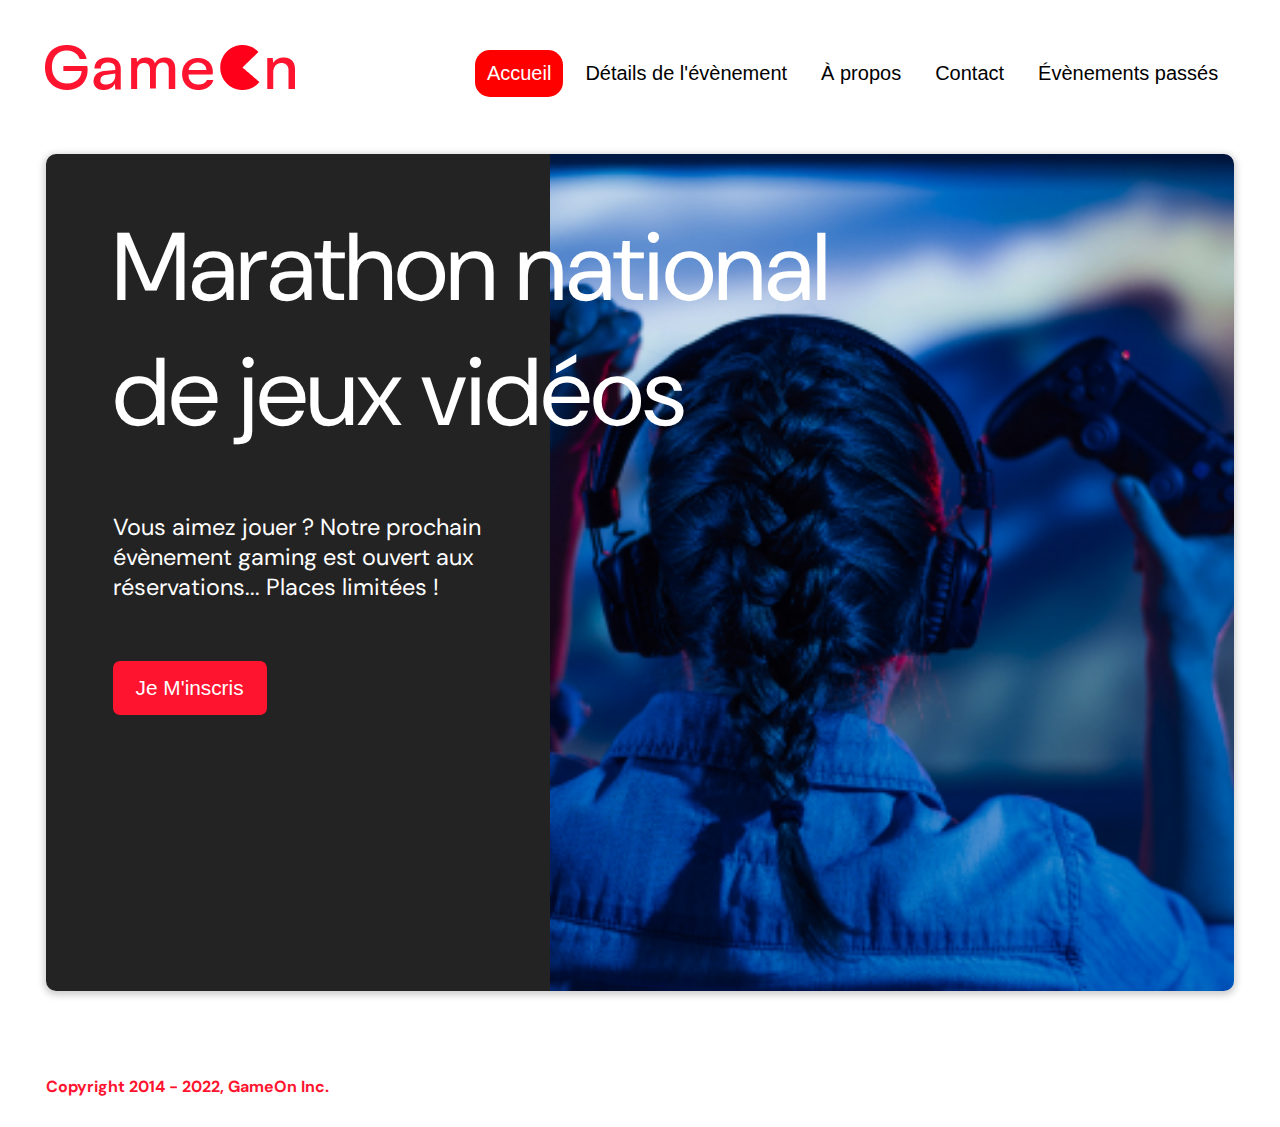
==== index.html @ 2cdb91d9 "Fix gh-pages render" ====
<!DOCTYPE html>
<html lang="fr">
  <head>
    <meta charset="utf-8" />
    <title>Reservation</title>
    <meta name="viewport" content="width=device-width,initial-scale=1" />
    <link rel="stylesheet" href="modal.css" />
    <link
      rel="stylesheet"
      href="https://cdnjs.cloudflare.com/ajax/libs/font-awesome/4.7.0/css/font-awesome.min.css" />
    <link
      href="https://fonts.googleapis.com/css?family=DM+Sans"
      rel="stylesheet" />
  </head>
  <body>
    <!-- NAV -->
    <div class="topnav" id="myTopnav">
      <div class="header-logo">
        <img alt="logo" src="Logo.png" width="auto" height="auto" />
      </div>
      <div class="main-navbar">
        <a href="#" class="active"><span>Accueil</span></a>
        <a href="#"><span>Détails de l'évènement</span></a>
        <a href="#"><span>À propos</span></a>
        <a href="#"><span>Contact</span></a>
        <a href="#"><span>Évènements passés</span></a>
        <a href="javascript:void(0);" class="icon" onclick="editNav()">
          <i class="fa fa-bars"></i>
        </a>
      </div>
    </div>

    <!-- MAIN -->
    <main>
      <div class="hero-section">
        <div class="hero-content">
          <h1 class="hero-headline">
            Marathon national<br />
            de jeux vidéos
          </h1>
          <p class="hero-text">
            Vous aimez jouer ? Notre prochain évènement gaming est ouvert aux
            réservations... Places limitées !
          </p>
          <button class="btn-signup modal-btn">je m'inscris</button>
        </div>
        <div class="hero-img">
          <img src="./bg_img.jpg" alt="img" />
        </div>
        <button class="btn-signup modal-btn">je m'inscris</button>
      </div>

      <div class="bground">
        <div class="content">
          <span class="close"></span>
          <div class="modal-body">
            <form
              name="reserve"
              action="index.html"
              method="get"
              onsubmit="return validate();">
              <div class="formData">
                <label for="first">Prénom</label><br />
                <input
                  class="text-control"
                  type="text"
                  id="first"
                  name="first"
                  minlength="2"
                  required="required" /><br />
              </div>
              <div class="formData">
                <label for="last">Nom</label><br />
                <input
                  class="text-control"
                  type="text"
                  id="last"
                  name="last"
                  minlength="2"
                  required="required" /><br />
              </div>
              <div class="formData">
                <label for="email">E-mail</label><br />
                <input
                  class="text-control"
                  type="email"
                  id="email"
                  name="email"
                  required="required" /><br />
              </div>
              <div class="formData">
                <label for="birthdate">Date de naissance</label><br />
                <input
                  class="text-control"
                  type="date"
                  id="birthdate"
                  name="birthdate"
                  required="required" /><br />
              </div>
              <div class="formData">
                <label for="quantity"
                  >À combien de tournois GameOn avez-vous déjà participé
                  ?</label
                ><br />
                <input
                  type="number"
                  class="text-control"
                  id="quantity"
                  name="quantity"
                  min="0"
                  max="99"
                  required="required" />
              </div>
              <p class="text-label">
                A quel tournoi souhaitez-vous participer cette année ?
              </p>
              <div class="formData">
                <input
                  class="checkbox-input"
                  type="radio"
                  id="location1"
                  name="location"
                  value="New York"
                  required />
                <label class="checkbox-label" for="location1">
                  <span class="checkbox-icon"></span>
                  New York</label
                >
                <input
                  class="checkbox-input"
                  type="radio"
                  id="location2"
                  name="location"
                  value="San Francisco" />
                <label class="checkbox-label" for="location2">
                  <span class="checkbox-icon"></span>
                  San Francisco</label
                >
                <input
                  class="checkbox-input"
                  type="radio"
                  id="location3"
                  name="location"
                  value="Seattle" />
                <label class="checkbox-label" for="location3">
                  <span class="checkbox-icon"></span>
                  Seattle</label
                >
                <input
                  class="checkbox-input"
                  type="radio"
                  id="location4"
                  name="location"
                  value="Chicago" />
                <label class="checkbox-label" for="location4">
                  <span class="checkbox-icon"></span>
                  Chicago</label
                >
                <input
                  class="checkbox-input"
                  type="radio"
                  id="location5"
                  name="location"
                  value="Boston" />
                <label class="checkbox-label" for="location5">
                  <span class="checkbox-icon"></span>
                  Boston</label
                >
                <input
                  class="checkbox-input"
                  type="radio"
                  id="location6"
                  name="location"
                  value="Portland" />
                <label class="checkbox-label" for="location6">
                  <span class="checkbox-icon"></span>
                  Portland</label
                >
              </div>

              <div class="formData">
                <input
                  class="checkbox-input"
                  type="checkbox"
                  required="required"
                  id="checkbox1"
                  checked />
                <label class="checkbox2-label" for="checkbox1" required>
                  <span class="checkbox-icon"></span>
                  J'ai lu et accepté les conditions d'utilisation.
                </label>
                <br />
                <input class="checkbox-input" type="checkbox" id="checkbox2" />
                <label class="checkbox2-label" for="checkbox2">
                  <span class="checkbox-icon"></span>
                  Je souhaite être prévenu des prochains évènements.
                </label>
                <br />
              </div>
              <input
                class="btn-submit"
                type="submit"
                class="button"
                value="C'est parti" />
            </form>
          </div>
        </div>
      </div>
    </main>
    <footer>
      <p class="copyrights">Copyright 2014 - 2022, GameOn Inc.</p>
    </footer>
    <script src="modal.js"></script>
  </body>
</html>
---- modal.css ----
:root {
  --font-default: 'DM Sans', Arial, Helvetica, sans-serif;
  --font-slab: var(--font-default);
  --modal-duration: 0.8s;
}
* {
  box-sizing: border-box;
  margin: 0;
  padding: 0;
}
/* Landing Page */

body {
  margin: 0;
  display: flex;
  flex-direction: column;
  background-image: url('background.png');
  font-family: var(--font-default);
  font-size: 18px;
  max-width: 1300px;
  margin: 0 auto;
}

p {
  margin-bottom: 0;
  padding: 0.5vw;
}

img {
  padding-right: 1rem;
}

.topnav {
  overflow: hidden;
  margin: 3.5%;
}
.header-logo {
  float: left;
}
.main-navbar {
  float: right;
}
.topnav a {
  float: left;
  display: block;
  color: #000000;
  text-align: center;
  padding: 12px 12px;
  margin: 5px;
  text-decoration: none;
  font-size: 20px;
  font-family: Roboto, sans-serif;
}

.topnav a:hover {
  background-color: #ff0000;
  color: #ffffff;
  border-radius: 15px;
}

.topnav a.active {
  background-color: #ff0000;
  color: #ffffff;
  border-radius: 15px;
}

.topnav .icon {
  display: none;
}

@media screen and (max-width: 768px) {
  .topnav a {
    display: none;
  }
  .topnav a.icon {
    float: right;
    display: block;
  }
}

@media screen and (max-width: 768px) {
  .topnav.responsive {
    position: relative;
  }
  .topnav.responsive .icon {
    position: absolute;
    right: 0;
    top: 0;
  }
  .topnav.responsive a {
    float: none;
    display: block;
    text-align: left;
  }
}

@media screen and (max-width: 540px) {
  .topnav a {
    display: none;
  }
  .topnav a.icon {
    float: right;
    display: block;
    margin-top: -15px;
  }
}

main {
  font-size: 130%;
  font-weight: bolder;
  color: black;
  padding-top: 0.5vw;
  padding-left: 2vw;
  padding-right: 2vw;
  margin: 1px 20px 15px;
  border-radius: 2rem;
  text-align: justify;
}

.modal-btn {
  font-size: 145%;
  background: #fe142f;
  display: flex;
  margin: auto;
  padding: 2em;
  color: #fff;
  padding: 0.75rem 2.5rem;
  border-radius: 1rem;
  cursor: pointer;
}

.modal-btn:hover {
  background: #3876ac;
}

.footer {
  margin: 20px;
  padding: 10px;
  font-family: var(--font-slab);
}

/* Modal form */

.button {
  background: #fe142f;
  margin-top: 0.5em;
  padding: 1em;
  color: #fff;
  border-radius: 15px;
  cursor: pointer;
  font-size: 16px;
}

.button:hover {
  background: #3876ac;
}

.smFont {
  font-size: 16px;
}

.bground {
  display: none;
  position: fixed;
  z-index: 1;
  left: 0;
  top: 0;
  height: 100%;
  width: 100%;
  overflow: auto;
  background-color: rgba(26, 39, 156, 0.4);
}

.content {
  margin: 5% auto;
  width: 100%;
  max-width: 500px;
  animation-name: modalopen;
  animation-duration: var(--modal-duration);
  background: #232323;
  border-radius: 10px;
  overflow: hidden;
  position: relative;
  color: #fff;
  padding-top: 10px;
}

.modal-body {
  padding: 15px 8%;
  margin: 15px auto;
}

label {
  font-family: var(--font-default);
  font-size: 17px;
  font-weight: normal;
  display: inline-block;
  margin-bottom: 11px;
}
input {
  padding: 8px;
  border: 0.8px solid #ccc;
  outline: none;
}
.text-control {
  margin: 0;
  padding: 8px;
  width: 100%;
  border-radius: 8px;
  font-size: 20px;
  height: 48px;
}
.formData[data-error]::after {
  content: attr(data-error);
  font-size: 0.4em;
  color: #e54858;
  display: block;
  margin-top: 7px;
  margin-bottom: 7px;
  text-align: right;
  line-height: 0.3;
  opacity: 0;
  transition: 0.3s;
}
.formData[data-error-visible='true']::after {
  opacity: 1;
}
.formData[data-error-visible='true'] .text-control {
  border: 2px solid #e54858;
}
/* 
input[data-error]::after {
    content: attr(data-error);
    font-size: 0.4em;
    color: red;
} */
.checkbox-label,
.checkbox2-label {
  position: relative;
  margin-left: 36px;
  font-size: 12px;
  font-weight: normal;
}
.checkbox-label .checkbox-icon,
.checkbox2-label .checkbox-icon {
  display: block;
  width: 20px;
  height: 20px;
  border: 2px solid #279e7a;
  border-radius: 50%;
  text-indent: 29px;
  white-space: nowrap;
  position: absolute;
  left: -30px;
  top: -1px;
  transition: 0.3s;
}
.checkbox-label .checkbox-icon::after,
.checkbox2-label .checkbox-icon::after {
  content: '';
  width: 13px;
  height: 13px;
  background-color: #279e7a;
  border-radius: 50%;
  text-indent: 29px;
  white-space: nowrap;
  position: absolute;
  left: 50%;
  top: 50%;
  transform: translate(-50%, -50%);
  transition: 0.3s;
  opacity: 0;
}
.checkbox-input {
  display: none;
}
.checkbox-input:checked + .checkbox-label .checkbox-icon::after,
.checkbox-input:checked + .checkbox2-label .checkbox-icon::after {
  opacity: 1;
}
.checkbox-input:checked + .checkbox2-label .checkbox-icon {
  background: #279e7a;
}
.checkbox2-label .checkbox-icon {
  border-radius: 4px;
  border: 0;
  background: #c4c4c4;
}
.checkbox2-label .checkbox-icon::after {
  width: 7px;
  height: 4px;
  border-radius: 2px;
  background: transparent;
  border: 2px solid transparent;
  border-bottom-color: #fff;
  border-left-color: #fff;
  transform: rotate(-55deg);
  left: 21%;
  top: 19%;
}
.close {
  position: absolute;
  right: 15px;
  top: 15px;
  width: 32px;
  height: 32px;
  opacity: 1;
  cursor: pointer;
  transform: scale(0.7);
}
.close:before,
.close:after {
  position: absolute;
  left: 15px;
  content: ' ';
  height: 33px;
  width: 3px;
  background-color: #fff;
}
.close:before {
  transform: rotate(45deg);
}
.close:after {
  transform: rotate(-45deg);
}
.btn-submit,
.btn-signup {
  background: #fe142f;
  display: block;
  margin: 0 auto;
  border-radius: 7px;
  font-size: 1rem;
  padding: 12px 82px;
  color: #fff;
  cursor: pointer;
  border: 0;
}
/* custom select styles */
.custom-select {
  position: relative;
  font-family: Arial;
  font-size: 1.1rem;
  font-weight: normal;
}

.custom-select select {
  display: none;
}
.select-selected {
  background-color: #fff;
}

/* Style the arrow inside the select element: */
.select-selected:after {
  position: absolute;
  content: '';
  top: 10px;
  right: 13px;
  width: 11px;
  height: 11px;
  border: 3px solid transparent;
  border-bottom-color: #f00;
  border-left-color: #f00;
  transform: rotate(-48deg);
  border-radius: 5px 0 5px 0;
}

/* Point the arrow upwards when the select box is open (active): */
.select-selected.select-arrow-active:after {
  transform: rotate(135deg);
  top: 13px;
}

.select-items div,
.select-selected {
  color: #000;
  padding: 11px 16px;
  border: 1px solid transparent;
  border-color: transparent transparent rgba(0, 0, 0, 0.1) transparent;
  cursor: pointer;
  border-radius: 8px;
  height: 48px;
}

/* Style items (options): */
.select-items {
  position: absolute;
  background-color: #fff;
  top: 89%;
  left: 0;
  right: 0;
  z-index: 99;
}

/* Hide the items when the select box is closed: */
.select-hide {
  display: none;
}

.select-items div:hover,
.same-as-selected {
  background-color: rgba(0, 0, 0, 0.1);
}
/* custom select end */
.text-label {
  font-weight: normal;
  font-size: 16px;
}
.hero-section {
  min-height: 93vh;
  border-radius: 10px;
  display: grid;
  grid-template-columns: repeat(12, 1fr);
  overflow: hidden;
  box-shadow: 0 2px 7px 2px rgba(0, 0, 0, 0.2);
  margin-bottom: 10px;
}
.hero-content {
  padding: 51px 67px;
  grid-column: span 4;
  background: #232323;
  color: #fff;
  position: relative;
  text-align: left;
  min-width: 424px;
}
.hero-content::after {
  content: '';
  width: 100%;
  height: 100%;
  background: #232323;
  position: absolute;
  right: -80px;
  top: 0;
}
.hero-content > * {
  position: relative;
  z-index: 1;
}
.hero-headline {
  font-size: 6rem;
  font-weight: normal;
  white-space: nowrap;
}
.hero-text {
  width: 146%;
  font-weight: normal;
  margin-top: 57px;
  padding: 0;
}
.btn-signup {
  outline: none;
  text-transform: capitalize;
  font-size: 1.3rem;
  padding: 15px 23px;
  margin: 0;
  margin-top: 59px;
}
.hero-img {
  grid-column: span 8;
}
.hero-img img {
  width: 100%;
  height: 100%;
  display: block;
  padding: 0;
  object-fit: cover;
}
.copyrights {
  color: #fe142f;
  padding: 0;
  font-size: 1rem;
  margin: 60px 0 30px;
  font-weight: bolder;
}
.hero-section > .btn-signup {
  display: none;
}
footer {
  padding-left: 2vw;
  padding-right: 2vw;
  margin: 0 20px;
}
@media screen and (max-width: 800px) {
  .hero-section {
    display: block;
    box-shadow: unset;
  }
  .hero-content {
    background: #fff;
    color: #000;
    padding: 20px;
  }
  .hero-content::after {
    content: unset;
  }
  .hero-content .btn-signup {
    display: none;
  }
  .hero-headline {
    font-size: 4.5rem;
    white-space: normal;
  }
  .hero-text {
    width: unset;
    font-size: 1.5rem;
  }
  .hero-img img {
    border-radius: 10px;
    margin-top: 40px;
  }
  .hero-section > .btn-signup {
    display: block;
    margin: 32px auto 10px;
    padding: 12px 35px;
  }
  .copyrights {
    margin-top: 50px;
    text-align: center;
  }
}

@keyframes modalopen {
  from {
    opacity: 0;
    transform: translateY(-150px);
  }
  to {
    opacity: 1;
  }
}
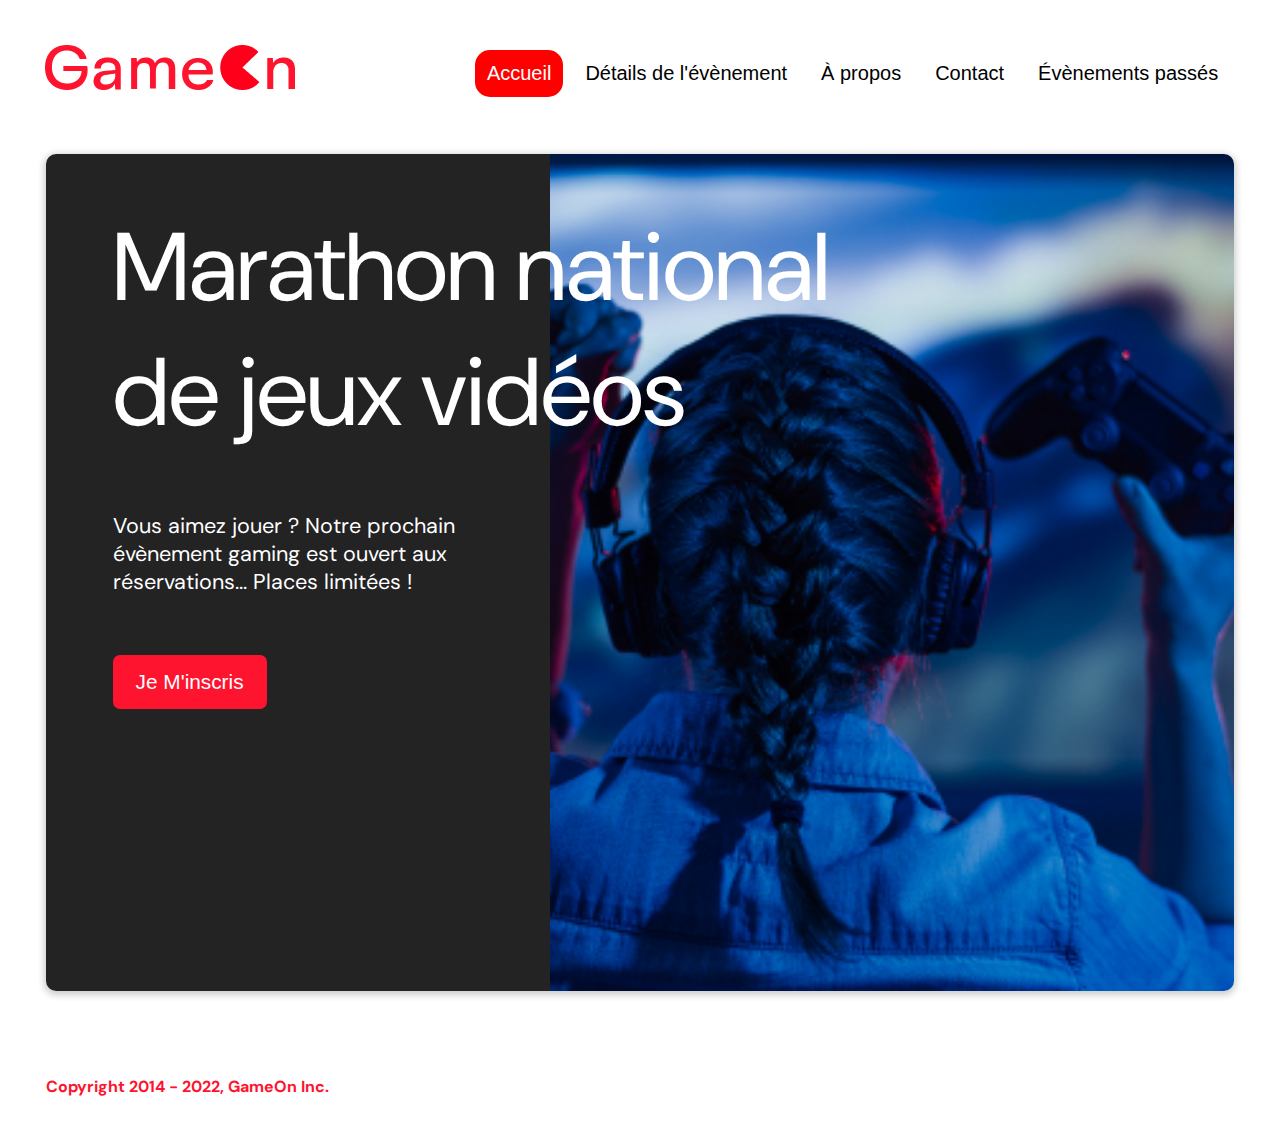
==== commit 188e7cb8: "Refactoring : Code dynamique . intégration switch case et data type" ====
--- a/index.html
+++ b/index.html
@@ -52,52 +52,62 @@
 
       <div class="bground">
         <div class="content">
-          <span class="close"></span>
+          <span class="close-btn"></span>
           <div class="modal-body">
             <form
+              id="form"
               name="reserve"
               action="index.html"
               method="get"
               onsubmit="return validate();">
-              <div class="formData">
+              <div
+                class="formData"
+                data-error="Veuillez entrer 2 caractères ou plus pour le champ du prénom."
+                data-validator="text">
                 <label for="first">Prénom</label><br />
                 <input
                   class="text-control"
                   type="text"
                   id="first"
-                  name="first"
-                  minlength="2"
-                  required="required" /><br />
-              </div>
-              <div class="formData">
+                  name="first" /><br />
+              </div>
+              <div
+                class="formData"
+                data-error="Veuillez entrer 2 caractères ou plus pour le champ du nom."
+                data-validator="text">
                 <label for="last">Nom</label><br />
                 <input
                   class="text-control"
                   type="text"
                   id="last"
-                  name="last"
-                  minlength="2"
-                  required="required" /><br />
-              </div>
-              <div class="formData">
+                  name="last" /><br />
+              </div>
+              <div
+                class="formData"
+                data-error="Veuillez entrer un e-mail valide"
+                data-validator="email">
                 <label for="email">E-mail</label><br />
                 <input
                   class="text-control"
                   type="email"
                   id="email"
-                  name="email"
-                  required="required" /><br />
-              </div>
-              <div class="formData">
+                  name="email" /><br />
+              </div>
+              <div
+                class="formData"
+                data-error="Veuillez entrer votre date de naissance"
+                data-validator="date">
                 <label for="birthdate">Date de naissance</label><br />
                 <input
                   class="text-control"
                   type="date"
                   id="birthdate"
-                  name="birthdate"
-                  required="required" /><br />
-              </div>
-              <div class="formData">
+                  name="birthdate" /><br />
+              </div>
+              <div
+                class="formData"
+                data-error="Veuillez entrer un nombre"
+                data-validator="number">
                 <label for="quantity"
                   >À combien de tournois GameOn avez-vous déjà participé
                   ?</label
@@ -108,20 +118,21 @@
                   id="quantity"
                   name="quantity"
                   min="0"
-                  max="99"
-                  required="required" />
+                  max="99" />
               </div>
               <p class="text-label">
                 A quel tournoi souhaitez-vous participer cette année ?
               </p>
-              <div class="formData">
+              <div
+                class="formData"
+                data-error="Vous devez choisir une option"
+                data-validator="radio">
                 <input
                   class="checkbox-input"
                   type="radio"
                   id="location1"
                   name="location"
-                  value="New York"
-                  required />
+                  value="New York" />
                 <label class="checkbox-label" for="location1">
                   <span class="checkbox-icon"></span>
                   New York</label
@@ -178,23 +189,27 @@
                 >
               </div>
 
-              <div class="formData">
+              <div
+                class="formData"
+                data-error="Vous devez vérifier que vous acceptez les termes et conditions."
+                data-validator="checkbox">
                 <input
                   class="checkbox-input"
                   type="checkbox"
-                  required="required"
                   id="checkbox1"
-                  checked />
-                <label class="checkbox2-label" for="checkbox1" required>
+                  name="conditions" />
+                <label class="checkbox2-label" for="checkbox1">
                   <span class="checkbox-icon"></span>
                   J'ai lu et accepté les conditions d'utilisation.
                 </label>
-                <br />
+              </div>
+              <div class="formData">
                 <input class="checkbox-input" type="checkbox" id="checkbox2" />
                 <label class="checkbox2-label" for="checkbox2">
                   <span class="checkbox-icon"></span>
                   Je souhaite être prévenu des prochains évènements.
                 </label>
+                <br />
                 <br />
               </div>
               <input
--- a/modal.css
+++ b/modal.css
@@ -68,7 +68,7 @@
   display: none;
 }
 
-@media screen and (max-width: 768px) {
+@media screen and (max-width: 1000px) {
   .topnav a {
     display: none;
   }
@@ -78,7 +78,7 @@
   }
 }
 
-@media screen and (max-width: 768px) {
+@media screen and (max-width: 1000px) {
   .topnav.responsive {
     position: relative;
   }
@@ -101,12 +101,11 @@
   .topnav a.icon {
     float: right;
     display: block;
-    margin-top: -15px;
   }
 }
 
 main {
-  font-size: 130%;
+  font-size: 120%;
   font-weight: bolder;
   color: black;
   padding-top: 0.5vw;
@@ -165,14 +164,13 @@
   z-index: 1;
   left: 0;
   top: 0;
-  height: 100%;
   width: 100%;
   overflow: auto;
   background-color: rgba(26, 39, 156, 0.4);
 }
 
 .content {
-  margin: 5% auto;
+  margin: 2% auto;
   width: 100%;
   max-width: 500px;
   animation-name: modalopen;
@@ -186,8 +184,33 @@
 }
 
 .modal-body {
+  display: flex;
+  justify-content: center;
   padding: 15px 8%;
   margin: 15px auto;
+}
+.confirmation {
+  display: flex;
+  justify-content: center;
+  align-items: center;
+  width: 100%;
+  height: 100%;
+  background: #232323;
+  position: absolute;
+  top: 0;
+}
+.boutonFermer {
+  background: #fe142f;
+  position: absolute;
+  bottom: 0;
+  margin: 5% auto;
+  border-radius: 7px;
+  font-size: 1rem;
+  padding: 12px 82px;
+  color: #fff;
+  cursor: pointer;
+  border: 0;
+  animation: modalclose 1s 1 forwards;
 }
 
 label {
@@ -217,7 +240,7 @@
   display: block;
   margin-top: 7px;
   margin-bottom: 7px;
-  text-align: right;
+  text-align: left;
   line-height: 0.3;
   opacity: 0;
   transition: 0.3s;
@@ -228,12 +251,7 @@
 .formData[data-error-visible='true'] .text-control {
   border: 2px solid #e54858;
 }
-/* 
-input[data-error]::after {
-    content: attr(data-error);
-    font-size: 0.4em;
-    color: red;
-} */
+
 .checkbox-label,
 .checkbox2-label {
   position: relative;
@@ -298,7 +316,7 @@
   left: 21%;
   top: 19%;
 }
-.close {
+.close-btn {
   position: absolute;
   right: 15px;
   top: 15px;
@@ -307,9 +325,10 @@
   opacity: 1;
   cursor: pointer;
   transform: scale(0.7);
-}
-.close:before,
-.close:after {
+  z-index: 2;
+}
+.close-btn:before,
+.close-btn:after {
   position: absolute;
   left: 15px;
   content: ' ';
@@ -317,10 +336,10 @@
   width: 3px;
   background-color: #fff;
 }
-.close:before {
+.close-btn:before {
   transform: rotate(45deg);
 }
-.close:after {
+.close-btn:after {
   transform: rotate(-45deg);
 }
 .btn-submit,
@@ -481,7 +500,28 @@
   padding-right: 2vw;
   margin: 0 20px;
 }
-@media screen and (max-width: 800px) {
+@media screen and (max-width: 1000px) {
+  .content {
+    max-width: none;
+    position: fixed;
+    bottom: 0;
+    margin: 0;
+  }
+
+  form {
+    width: 100%;
+    display: flex;
+    flex-direction: column;
+    justify-content: center;
+  }
+  label {
+    margin-bottom: 2%;
+  }
+  .modal-body {
+    margin: 0;
+    height: 90svh;
+  }
+
   .hero-section {
     display: block;
     box-shadow: unset;
@@ -529,3 +569,12 @@
     opacity: 1;
   }
 }
+@keyframes modalclose {
+  from {
+    opacity: 0;
+    transform: translateY(150px);
+  }
+  to {
+    opacity: 1;
+  }
+}
